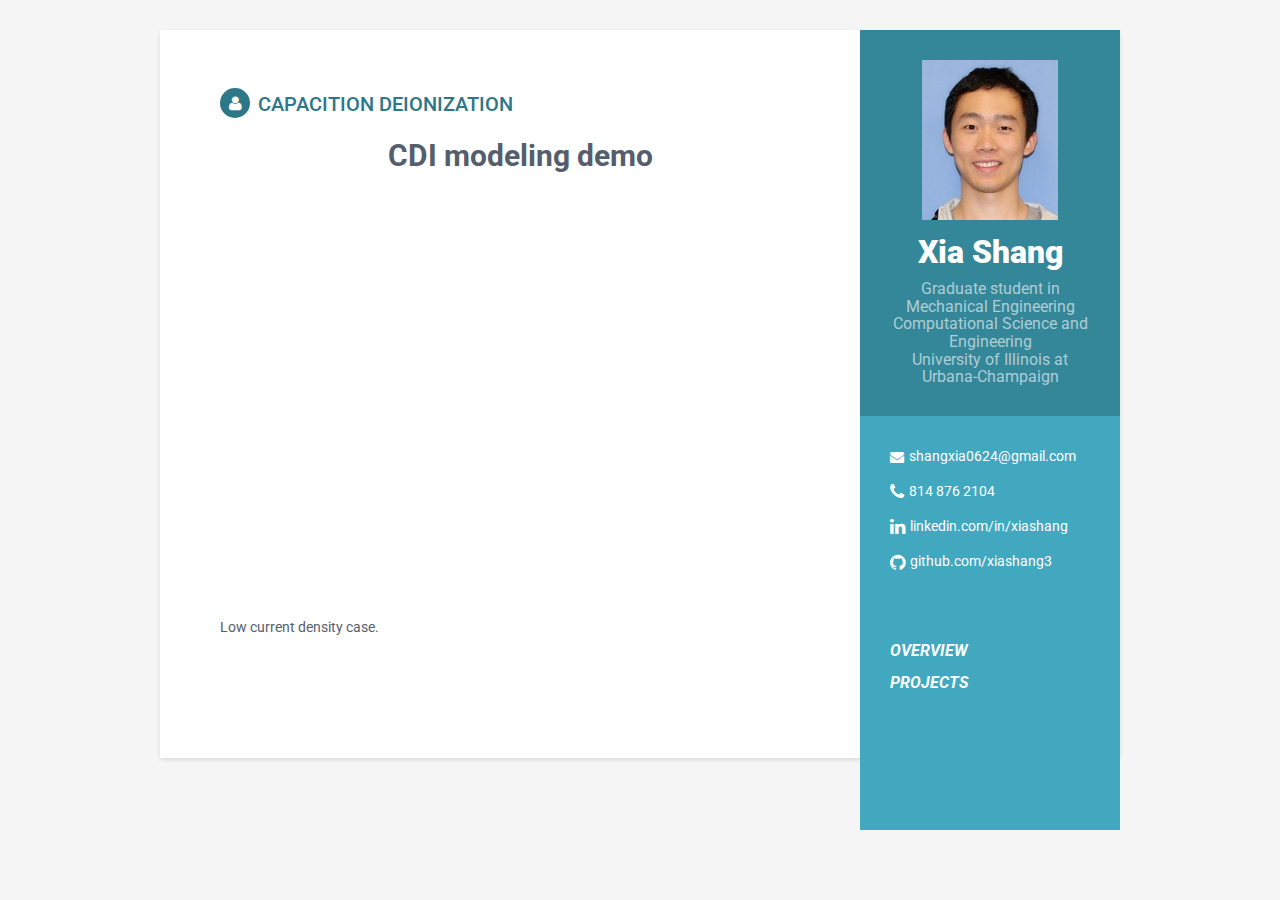
==== page2.html @ 35f07624 "Update page2.html" ====
<!DOCTYPE html>

<!--[if !IE]><!--> <html lang="en"> <!--<![endif]-->
<head>
    <title>CV of Xia Shang</title>
    <!-- Meta -->
    <meta charset="utf-8">
    <meta http-equiv="X-UA-Compatible" content="IE=edge">
	<link href='https://fonts.googleapis.com/css?family=Roboto:400,500,400italic,300italic,300,500italic,700,700italic,900,900italic' rel='stylesheet' type='text/css'>
    <!-- Global CSS -->
    <link rel="stylesheet" href="assets/plugins/bootstrap/css/bootstrap.min.css">
    <!-- Plugins CSS -->
    <link rel="stylesheet" href="assets/plugins/font-awesome/css/font-awesome.css">
    <!-- Theme CSS -->
    <link id="theme-style" rel="stylesheet" href="assets/css/styles.css">

</head>

<body>
    <div class="wrapper">
        <div class="sidebar-wrapper">
            <div class="profile-container">
                <img class="profile" src="assets/images/profile_image.jpg" alt="" />
                <h1 class="name">Xia Shang</h1>
                <h3 class="tagline">Graduate student in Mechanical Engineering</h4>
				<h3 class="tagline">Computational Science and Engineering</h4>
				<h3 class="tagline">University of Illinois at Urbana-Champaign</h4>
            </div><!--//profile-container-->

            <div class="contact-container container-block">
                <ul class="list-unstyled contact-list">
                    <li class="email"><i class="fa fa-envelope"></i><a href="mailto: shangxia0624@email.com">shangxia0624@gmail.com</a></li>
                    <li class="phone"><i class="fa fa-phone"></i><a href="tel:814 876 2104">814 876 2104</a></li>

                    <li class="linkedin"><i class="fa fa-linkedin"></i><a href="#" target="_blank">linkedin.com/in/xiashang</a></li>
                    <li class="github"><i class="fa fa-github"></i><a href="#" target="_blank">github.com/xiashang3</a></li>
                </ul>
            </div><!--//contact-container-->
            <div class="List-container container-block">
                <h3 class="container-block-title"><i href="https://xiashang0624.github.io/CV/">Overview</i></h3>
		<h3 class="container-block-title"><i href="https://xiashang0624.github.io/CV/">Projects</i></h3>
            </div><!--//education-container-->

        </div><!--//sidebar-wrapper-->

        <div class="main-wrapper">

            <section class="section experience-section">
                <h2 class="section-title"><i class="fa fa-user"></i>Capacition deionization</h2>
                <div class="item">
                    <div class="span8" style="text-align:center;">
                        <h4 style="font-size:29.5px">CDI modeling demo</h4>
                        <iframe width="500" height="350" src="https://www.youtube.com/embed/IEclY_QkoPg" frameborder="0" allowfullscreen></iframe>
                        <p style="text-align: left; padding-top: 80px;"><span class="highlight" >Low current density case.</span></p>
                    </div>
                </div><!--//item-->


            </section><!--//section-->


			
        </div><!--//main-body-->
    </div>


    <!-- Javascript -->
    <script type="text/javascript" src="assets/plugins/jquery-1.11.3.min.js"></script>
    <script type="text/javascript" src="assets/plugins/bootstrap/js/bootstrap.min.js"></script>
    <!-- custom js -->
    <script type="text/javascript" src="assets/js/main.js"></script>
</body>
</html>
---- assets/css/styles.css ----
/* 
 * Author: Xia Shang
 * Original template is designed by Xiaoying Riley
 * License: Creative Commons Attribution 3.0 License
*/
/* styles.css */
/* ======= Base ======= */
body {
  font-family: 'Roboto', sans-serif;
  color: #545E6C;
  background: #f5f5f5;
  font-size: 14px;
  padding: 30px;
  -webkit-font-smoothing: antialiased;
  -moz-osx-font-smoothing: grayscale;
}
h1,
h2,
h3,
h4,
h5,
h6 {
  font-weight: 700;
}
a {
  color: #2d7788;
  -webkit-transition: all 0.4s ease-in-out;
  -moz-transition: all 0.4s ease-in-out;
  -ms-transition: all 0.4s ease-in-out;
  -o-transition: all 0.4s ease-in-out;
}
a:hover {
  text-decoration: underline;
  color: #1a454f;
}
a:focus {
  text-decoration: none;
}
p {
  line-height: 1.5;
}
.wrapper {
  background: #42A8C0;
  max-width: 960px;
  margin: 0 auto;
  position: relative;
  -webkit-box-shadow: 0px 2px 4px rgba(0, 0, 0, 0.1);
  -moz-box-shadow: 0px 2px 4px rgba(0, 0, 0, 0.1);
  box-shadow: 0px 2px 4px rgba(0, 0, 0, 0.1);
}
.sidebar-wrapper {
  background: #42A8C0;
  position: absolute;
  right: 0;
  width: 260px;
  height: 100%;
  min-height: 800px;
  color: #fff;
}
.sidebar-wrapper a {
  color: #fff;
}
.sidebar-wrapper .profile-container {
  padding: 30px;
  background: rgba(0, 0, 0, 0.2);
  text-align: center;
  color: #fff;
}
.sidebar-wrapper .name {
  font-size: 32px;
  font-weight: 900;
  margin-top: 0;
  margin-bottom: 10px;
}
.sidebar-wrapper .tagline {
  color: rgba(255, 255, 255, 0.6);
  font-size: 16px;
  font-weight: 400;
  margin-top: 0;
  margin-bottom: 0;
}
.sidebar-wrapper .profile {
  margin-bottom: 15px;
}
.sidebar-wrapper .contact-list .fa {
  margin-right: 5px;
  font-size: 18px;
  vertical-align: middle;
}
.sidebar-wrapper .contact-list li {
  margin-bottom: 15px;
}
.sidebar-wrapper .contact-list li:last-child {
  margin-bottom: 0;
}
.sidebar-wrapper .contact-list .email .fa {
  font-size: 14px;
}
.sidebar-wrapper .container-block {
  padding: 30px;
}
.sidebar-wrapper .container-block-title {
  text-transform: uppercase;
  font-size: 16px;
  font-weight: 700;
  margin-top: 0;
  margin-bottom: 15px;
}
.sidebar-wrapper .degree {
  font-size: 14px;
  margin-top: 0;
  margin-bottom: 5px;
}
.sidebar-wrapper .education-container .item {
  margin-bottom: 15px;
}
.sidebar-wrapper .education-container .item:last-child {
  margin-bottom: 0;
}
.sidebar-wrapper .education-container .meta {
  color: rgba(255, 255, 255, 0.6);
  font-weight: 500;
  margin-bottom: 0px;
  margin-top: 0;
}
.sidebar-wrapper .education-container .time {
  color: rgba(255, 255, 255, 0.6);
  font-weight: 500;
  margin-bottom: 0px;
}
.sidebar-wrapper .languages-container .lang-desc {
  color: rgba(255, 255, 255, 0.6);
}
.sidebar-wrapper .languages-list {
  margin-bottom: 0;
}
.sidebar-wrapper .languages-list li {
  margin-bottom: 10px;
}
.sidebar-wrapper .languages-list li:last-child {
  margin-bottom: 0;
}
.sidebar-wrapper .interests-list {
  margin-bottom: 0;
}
.sidebar-wrapper .interests-list li {
  margin-bottom: 10px;
}
.sidebar-wrapper .interests-list li:last-child {
  margin-bottom: 0;
}
.main-wrapper {
  background: #fff;
  padding: 60px;
  padding-right: 300px;
}
.main-wrapper .section-title {
  text-transform: uppercase;
  font-size: 20px;
  font-weight: 500;
  color: #2d7788;
  position: relative;
  margin-top: 0;
  margin-bottom: 20px;
}
.main-wrapper .section-title .fa {
  width: 30px;
  height: 30px;
  margin-right: 8px;
  display: inline-block;
  color: #fff;
  -webkit-border-radius: 50%;
  -moz-border-radius: 50%;
  -ms-border-radius: 50%;
  -o-border-radius: 50%;
  border-radius: 50%;
  -moz-background-clip: padding;
  -webkit-background-clip: padding-box;
  background-clip: padding-box;
  background: #2d7788;
  text-align: center;
  padding-top: 8px;
  font-size: 16px;
  position: relative;
  top: -2px;
}
.main-wrapper .section {
  margin-bottom: 60px;
}
.main-wrapper .experiences-section .item {
  margin-bottom: 30px;
}
.main-wrapper .upper-row {
  position: relative;
  overflow: hidden;
  margin-bottom: 2px;
}
.main-wrapper .job-title {
  color: #3F4650;
  font-size: 16px;
  margin-top: 0;
  margin-bottom: 0;
  font-weight: 500;
}
.main-wrapper .time {
  position: absolute;
  right: 0;
  top: 0;
  color: #97AAC3;
}
.main-wrapper .GPA {
  position: absolute;
  right: 0;
  top: 0;
  color: #97AAC3;
}
.main-wrapper .company {
  margin-bottom: 10px;
  color: #97AAC3;
}
.main-wrapper .project-title {
  font-size: 16px;
  font-weight: 400;
  margin-top: 0;
  margin-bottom: 5px;
}
.main-wrapper .projects-section .intro {
  margin-bottom: 30px;
}
.main-wrapper .projects-section .item {
  margin-bottom: 15px;
}
.skillset .item {
  margin-bottom: 15px;
  overflow: hidden;
}
.skillset .level-title {
  font-size: 14px;
  margin-top: 0;
  margin-bottom: 12px;
}
.skillset .level-bar {
  height: 12px;
  background: #f5f5f5;
}
.skillset .level-bar-inner {
  height: 12px;
  background: #7bc2d3;
}
.footer {
  padding: 30px;
  padding-top: 60px;
}
.footer .copyright {
  line-height: 1.6;
  color: #545E6C;
  font-size: 13px;
}
.footer .fa-heart {
  color: #fb866a;
}
/* Extra small devices (phones, less than 768px) */
@media (max-width: 767px) {
  .sidebar-wrapper {
    position: static;
    width: inherit;
  }
  .main-wrapper {
    padding: 30px;
  }
  .main-wrapper .time {
    position: static;
    display: block;
    margin-top: 5px;
  }
  .main-wrapper .upper-row {
    margin-bottom: 0;
  }
}
/* Small devices (tablets, 768px and up) */
/* Medium devices (desktops, 992px and up) */
@media (min-width: 992px) {
  .skillset .level-title {
    display: inline-block;
    float: left;
    width: 30%;
    margin-bottom: 0;
  }
  .skillset .level-bar {
    display: inline-block;
    width: 70%;
    float: left;
    position: relative;
    top: 1px;
  }
}
/* Large devices (large desktops, 1200px and up) */
/* Ex-Large devices (large desktops, 1200px and up) */
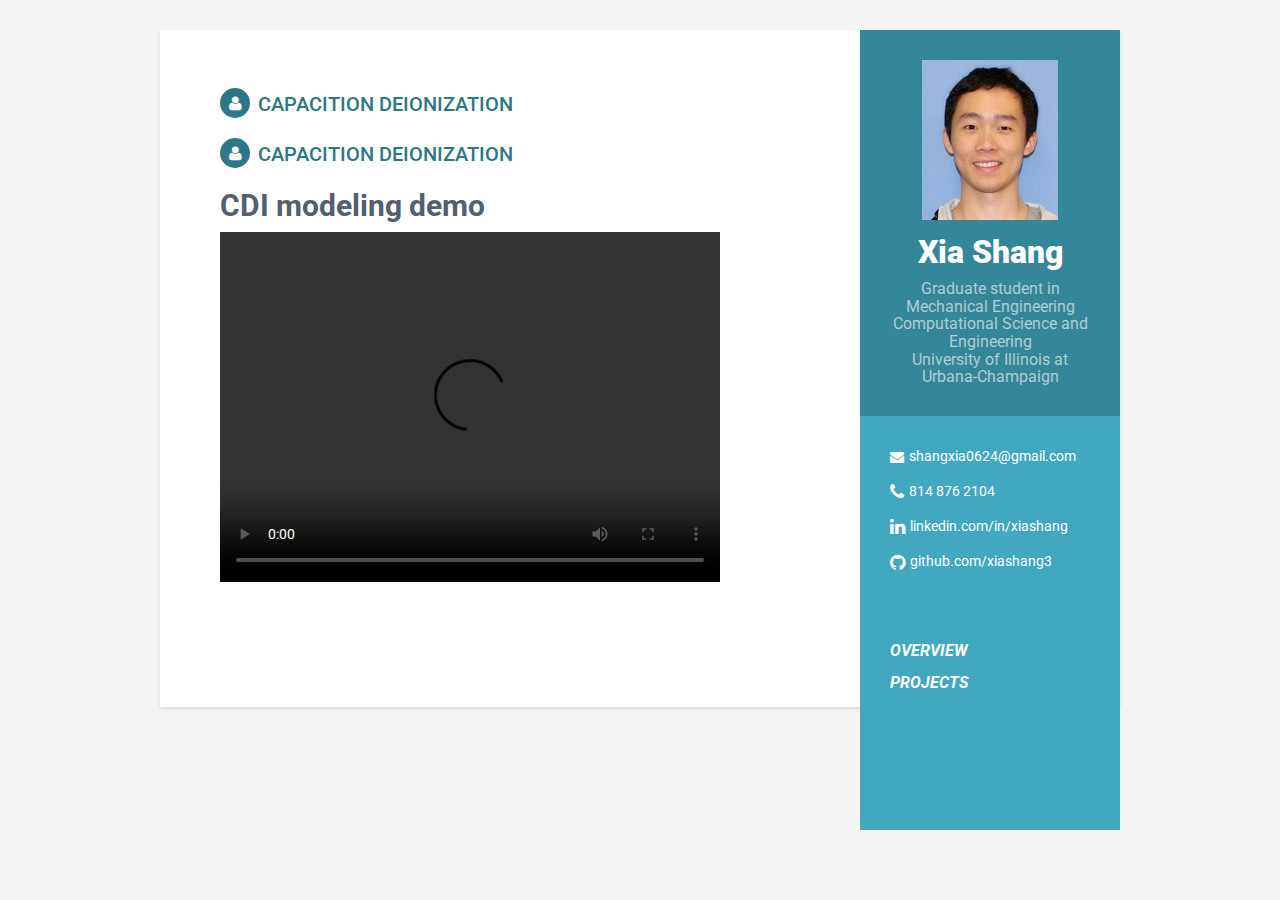
==== commit a6edf938: "Update page2.html" ====
--- a/page2.html
+++ b/page2.html
@@ -48,18 +48,13 @@
             <section class="section experience-section">
                 <h2 class="section-title"><i class="fa fa-user"></i>Capacition deionization</h2>
                 <div class="item">
-                    <div class="span8" style="text-align:center;">
-                        <h4 style="font-size:29.5px">CDI modeling demo</h4>
-                        <iframe width="500" height="350" src="https://www.youtube.com/embed/IEclY_QkoPg" frameborder="0" allowfullscreen></iframe>
-                        <p style="text-align: left; padding-top: 80px;"><span class="highlight" >Low current density case.</span></p>
-                    </div>
-                </div><!--//item-->
-
-
-            </section><!--//section-->
-
-
-			
+                <h2 class="section-title"><i class="fa fa-user"></i>Capacition deionization</h2>	
+			<h4 style="font-size:29.5px">CDI modeling demo</h4>
+	 		<video width="500" height="350" controls>
+  				<source src="assets/Test_1200mV_30mM_18A_6e-1mLmin_2406s_7cycles_9cm_09252017_mac_rate_20.mp4" type="video/mp4">
+			</video> 
+            	</div><!--//item-->	
+	</section><!--//section-->
         </div><!--//main-body-->
     </div>
 
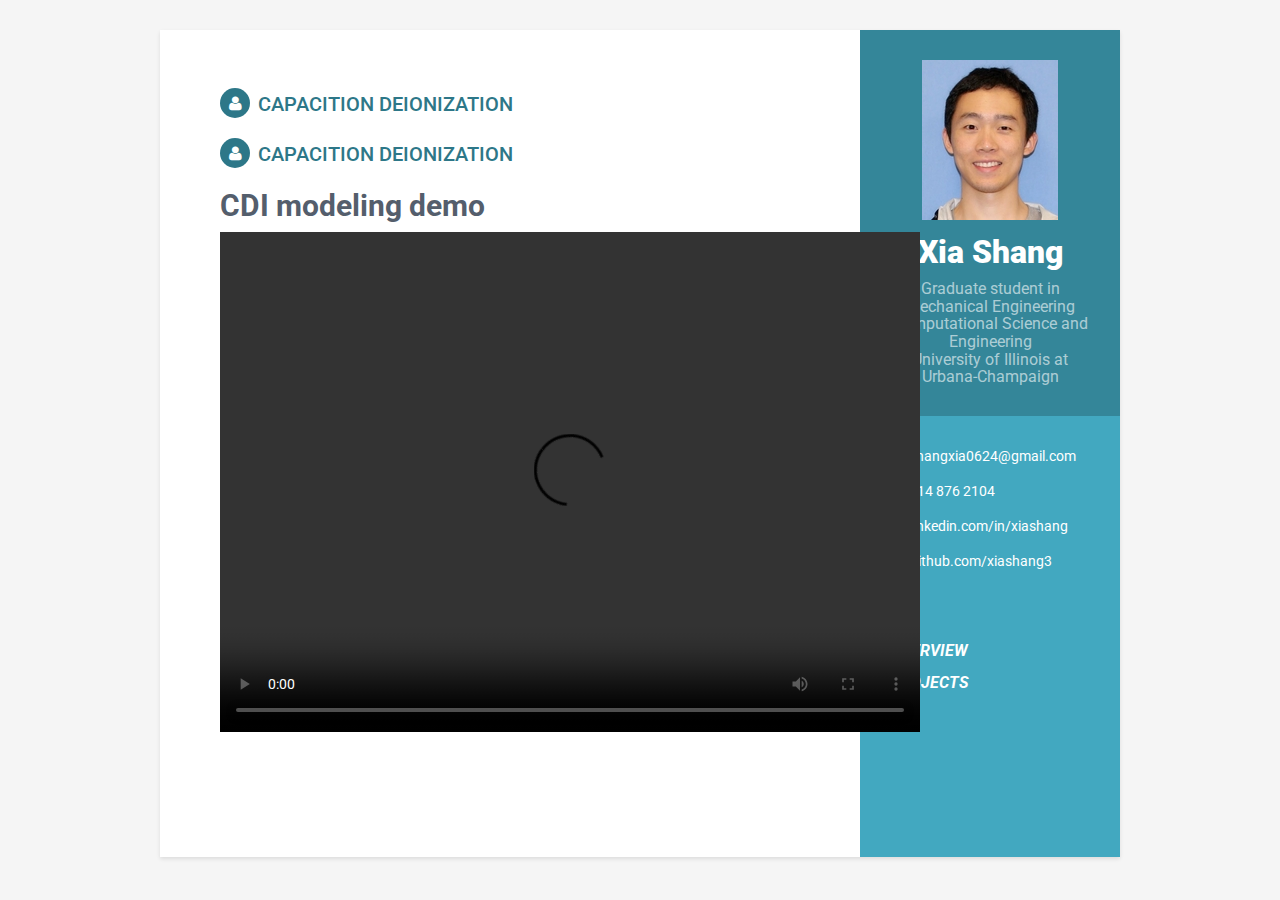
==== commit 8466d054: "Update page2.html" ====
--- a/page2.html
+++ b/page2.html
@@ -50,7 +50,7 @@
                 <div class="item">
                 <h2 class="section-title"><i class="fa fa-user"></i>Capacition deionization</h2>	
 			<h4 style="font-size:29.5px">CDI modeling demo</h4>
-	 		<video width="500" height="350" controls>
+	 		<video width="700" height="500" controls>
   				<source src="assets/Test_1200mV_30mM_18A_6e-1mLmin_2406s_7cycles_9cm_09252017_mac_rate_20.mp4" type="video/mp4">
 			</video> 
             	</div><!--//item-->	
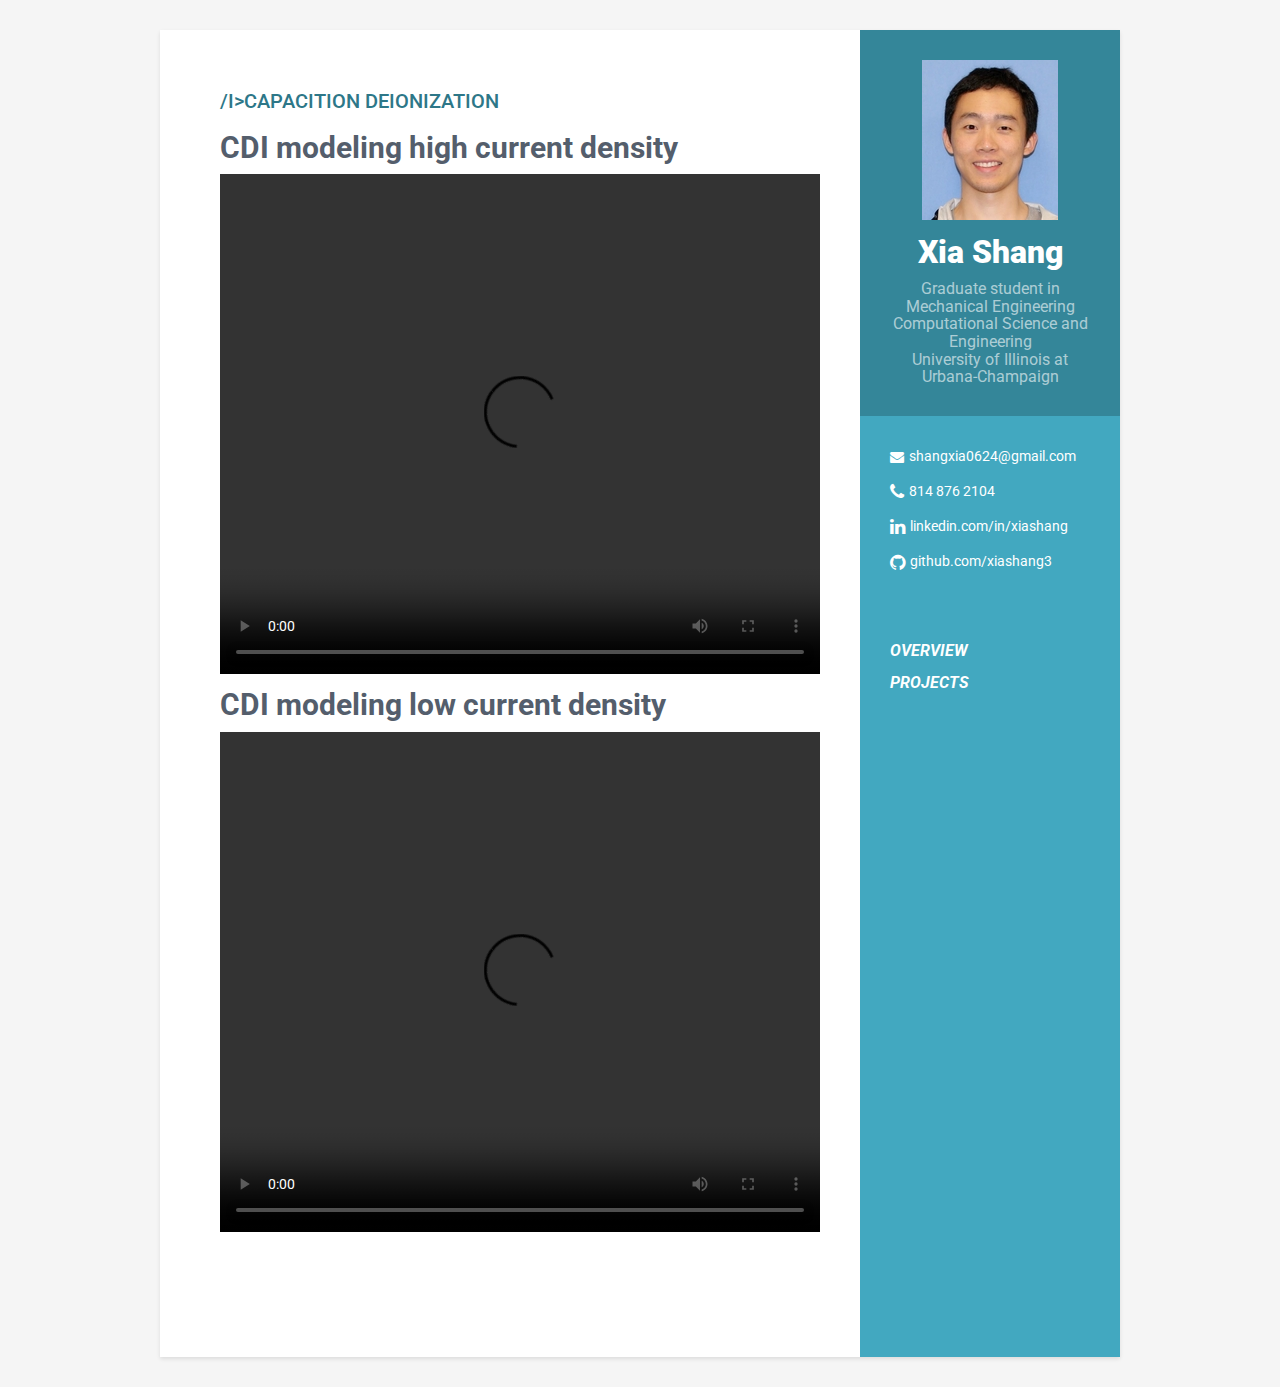
==== commit 707e46ab: "Update page2.html" ====
--- a/page2.html
+++ b/page2.html
@@ -46,14 +46,21 @@
         <div class="main-wrapper">
 
             <section class="section experience-section">
-                <h2 class="section-title"><i class="fa fa-user"></i>Capacition deionization</h2>
-                <div class="item">
-                <h2 class="section-title"><i class="fa fa-user"></i>Capacition deionization</h2>	
-			<h4 style="font-size:29.5px">CDI modeling demo</h4>
-	 		<video width="700" height="500" controls>
+                <h2 class="section-title">/i>Capacition deionization</h2>
+                <div class="item">	
+			<h4 style="font-size:29.5px">CDI modeling high current density</h4>
+	 		<video width="600" height="500" controls>
   				<source src="assets/Test_1200mV_30mM_18A_6e-1mLmin_2406s_7cycles_9cm_09252017_mac_rate_20.mp4" type="video/mp4">
 			</video> 
             	</div><!--//item-->	
+		    
+		<div class="item">	
+			<h4 style="font-size:29.5px">CDI modeling low current density</h4>
+	 		<video width="600" height="500" controls>
+  				<source src="assets/Test_1200mV_30mM_3A_1e-1mLmin_21792s_7cycles_9cm_09252017_mac_rate_40.mp4" type="video/mp4">
+			</video> 
+            	</div><!--//item-->    
+		    
 	</section><!--//section-->
         </div><!--//main-body-->
     </div>
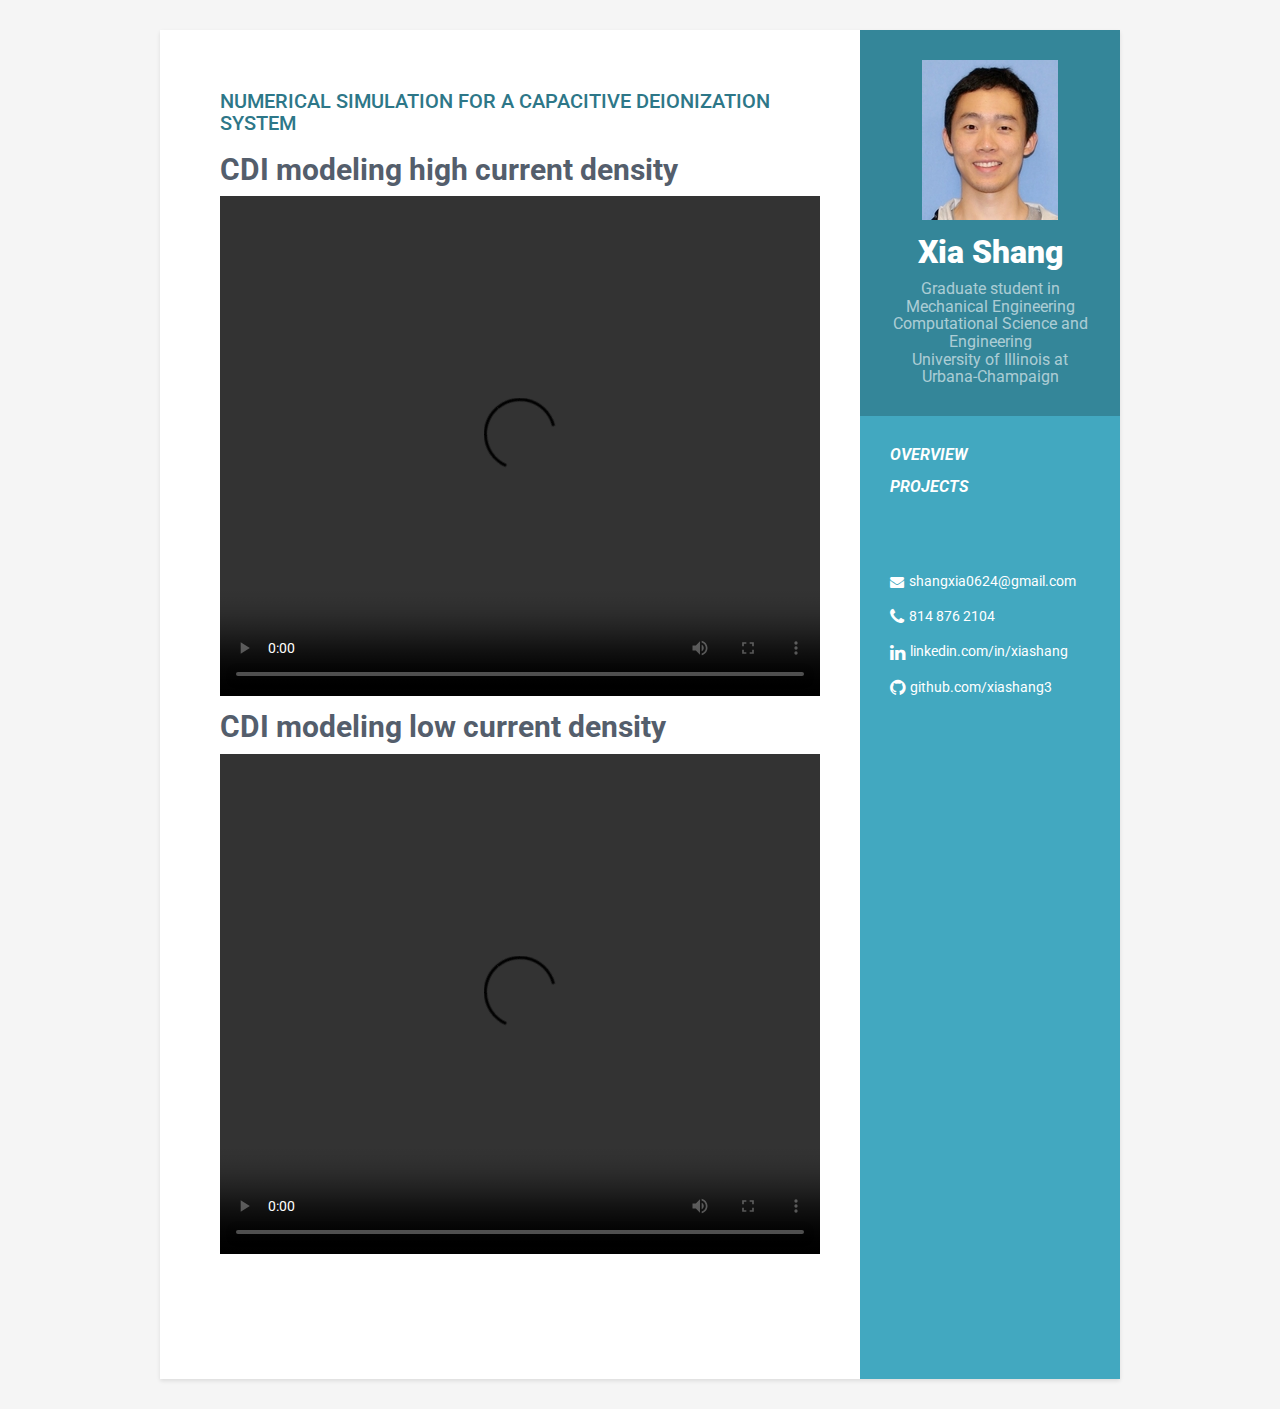
==== commit 31f5daba: "Update page2.html" ====
--- a/page2.html
+++ b/page2.html
@@ -27,7 +27,13 @@
 				<h3 class="tagline">University of Illinois at Urbana-Champaign</h4>
             </div><!--//profile-container-->
 
-            <div class="contact-container container-block">
+
+	    <div class="List-container container-block">
+                <h3 class="container-block-title"><i href="https://xiashang0624.github.io/CV/">Overview</i></h3>
+		<h3 class="container-block-title"><i href="https://xiashang0624.github.io/CV/page2">Projects</i></h3>
+            </div><!--//education-container-->
+            
+	    <div class="contact-container container-block">		    
                 <ul class="list-unstyled contact-list">
                     <li class="email"><i class="fa fa-envelope"></i><a href="mailto: shangxia0624@email.com">shangxia0624@gmail.com</a></li>
                     <li class="phone"><i class="fa fa-phone"></i><a href="tel:814 876 2104">814 876 2104</a></li>
@@ -36,17 +42,14 @@
                     <li class="github"><i class="fa fa-github"></i><a href="#" target="_blank">github.com/xiashang3</a></li>
                 </ul>
             </div><!--//contact-container-->
-            <div class="List-container container-block">
-                <h3 class="container-block-title"><i href="https://xiashang0624.github.io/CV/">Overview</i></h3>
-		<h3 class="container-block-title"><i href="https://xiashang0624.github.io/CV/">Projects</i></h3>
-            </div><!--//education-container-->
+
 
         </div><!--//sidebar-wrapper-->
 
         <div class="main-wrapper">
 
             <section class="section experience-section">
-                <h2 class="section-title">/i>Capacition deionization</h2>
+                <h2 class="section-title">Numerical simulation for a capacitive deionization system</h2>
                 <div class="item">	
 			<h4 style="font-size:29.5px">CDI modeling high current density</h4>
 	 		<video width="600" height="500" controls>
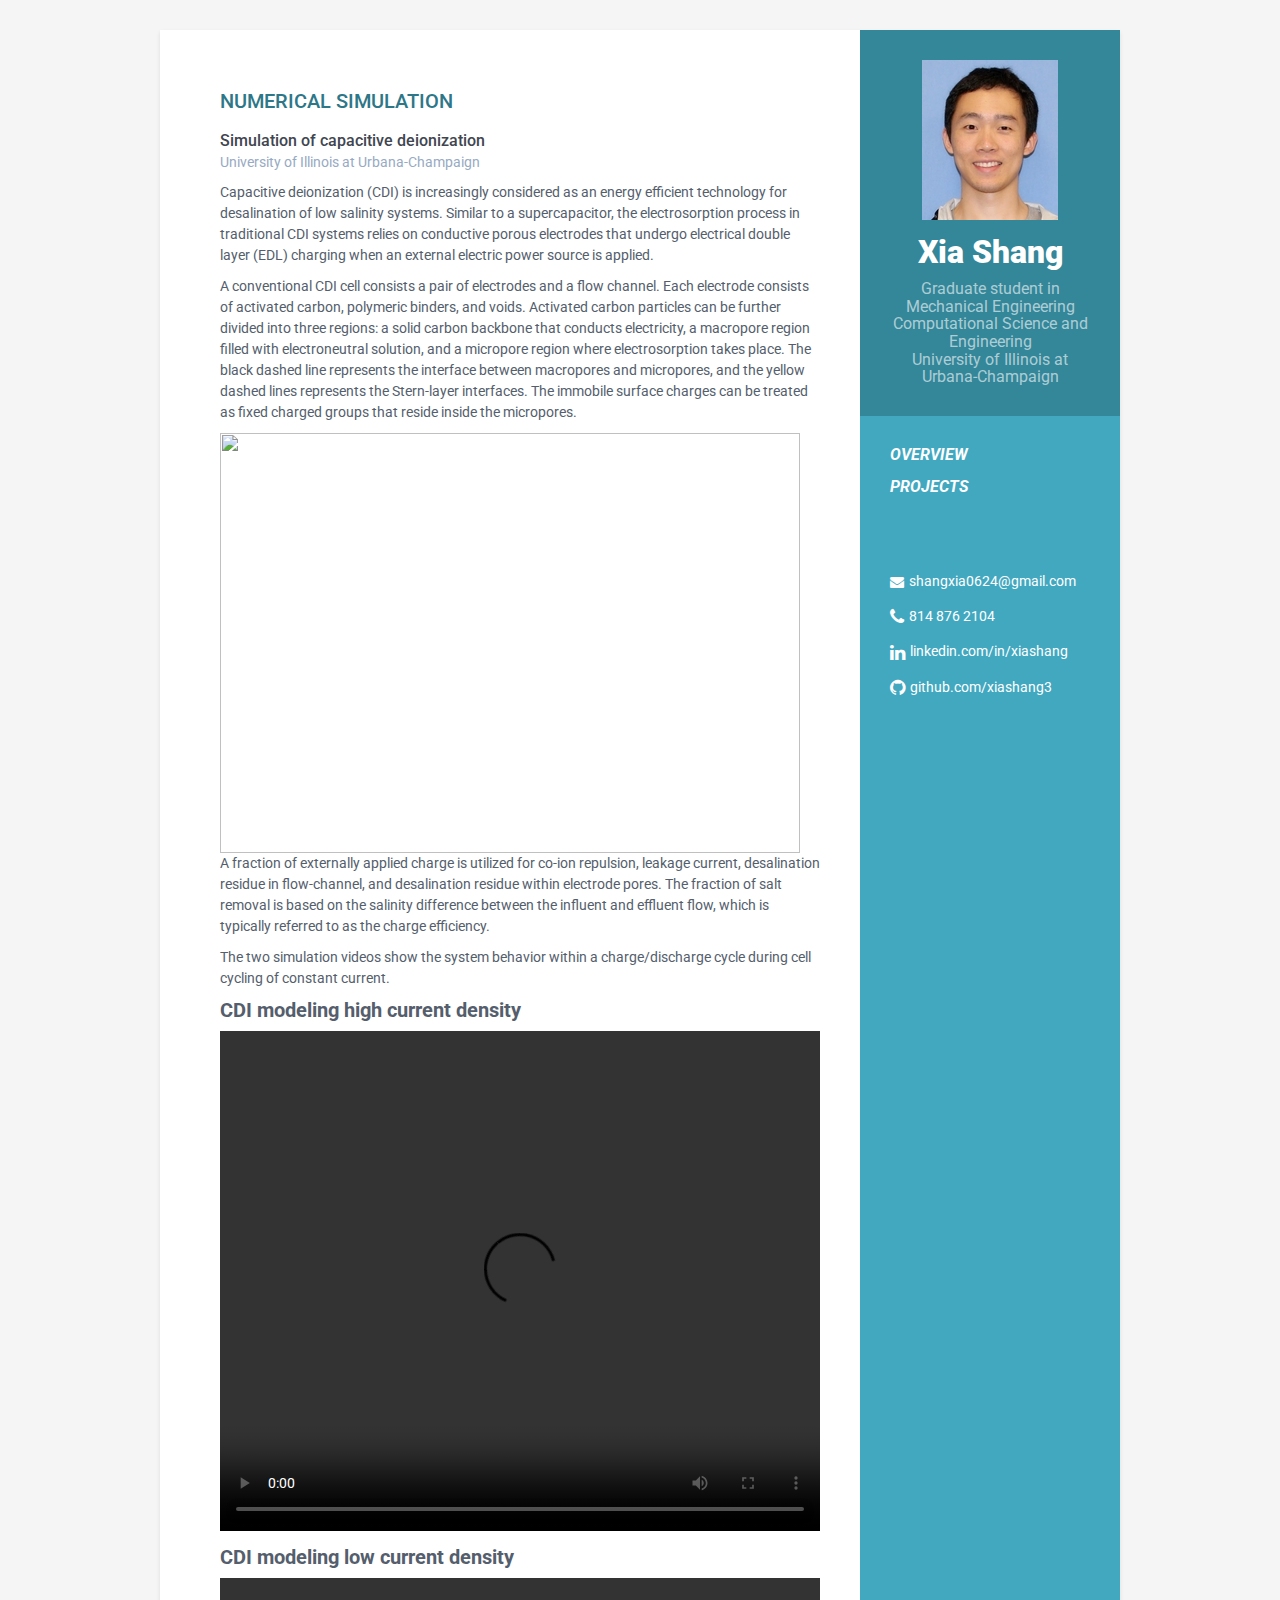
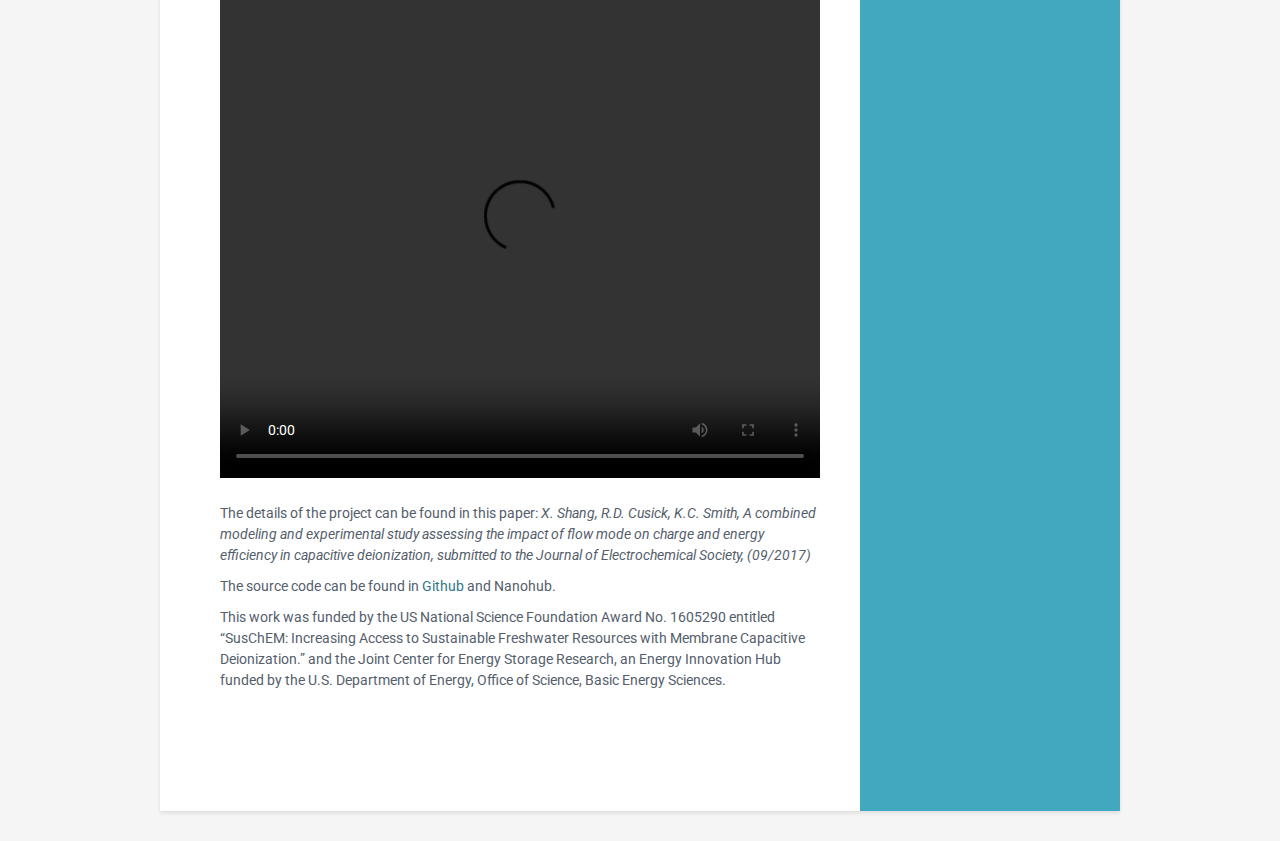
==== commit aff1ea69: "Update page2.html" ====
--- a/page2.html
+++ b/page2.html
@@ -28,10 +28,10 @@
             </div><!--//profile-container-->
 
 
-	    <div class="List-container container-block">
-                <h3 class="container-block-title"><i href="https://xiashang0624.github.io/CV/">Overview</i></h3>
-		<h3 class="container-block-title"><i href="https://xiashang0624.github.io/CV/page2">Projects</i></h3>
-            </div><!--//education-container-->
+            <div class="List-container container-block">
+                <h3 class="container-block-title"><a href="https://xiashang0624.github.io/CV/"><i>Overview</i></a></h3>
+		<h3 class="container-block-title"><a href="https://xiashang0624.github.io/CV/page2"><i>Projects</i></a></h3>
+            </div><!--//list-container-->
             
 	    <div class="contact-container container-block">		    
                 <ul class="list-unstyled contact-list">
@@ -49,21 +49,38 @@
         <div class="main-wrapper">
 
             <section class="section experience-section">
-                <h2 class="section-title">Numerical simulation for a capacitive deionization system</h2>
+                <h2 class="section-title">Numerical Simulation</h2>
                 <div class="item">	
-			<h4 style="font-size:29.5px">CDI modeling high current density</h4>
+                    <div class="meta">
+                        <div class="upper-row">
+                            <h3 class="job-title">Simulation of capacitive deionization</h3>
+                        </div><!--//upper-row-->
+                        <div class="company">University of Illinois at Urbana-Champaign 
+                    </div><!--//meta-->
+                    <div class="details">
+                        <p>Capacitive deionization (CDI) is increasingly considered as an energy efficient technology for desalination of low salinity systems. Similar to a supercapacitor, the electrosorption process in traditional CDI systems relies on conductive porous electrodes that undergo electrical double layer (EDL) charging when an external electric power source is applied. </p>
+                        <p>A conventional CDI cell consists a pair of electrodes and a flow channel. Each electrode consists of activated carbon, polymeric binders, and voids.  Activated carbon particles can be further divided into three regions: a solid carbon backbone that conducts electricity, a macropore region filled with electroneutral solution, and a micropore region where electrosorption takes place.  The black dashed line represents the interface between macropores and micropores, and the yellow dashed lines represents the Stern-layer interfaces.  The immobile surface charges can be treated as fixed charged groups that reside inside the micropores.</p>
+ 						<img class="profile" src="assets/images/CDI_schematic.png" width="580" height="420" alt="" />
+						<p>A fraction of externally applied charge is utilized for co-ion repulsion, leakage current, desalination residue in flow-channel, and desalination residue within electrode pores.  The fraction of salt removal is based on the salinity difference between the influent and effluent flow, which is typically referred to as the charge efficiency. </p>
+                        <p>The two simulation videos show the system behavior within a charge/discharge cycle during cell cycling of constant current.</p>
+                    </div><!--//details-->
+
+			<h4 style="font-size:20px">CDI modeling high current density</h2>
 	 		<video width="600" height="500" controls>
   				<source src="assets/Test_1200mV_30mM_18A_6e-1mLmin_2406s_7cycles_9cm_09252017_mac_rate_20.mp4" type="video/mp4">
 			</video> 
             	</div><!--//item-->	
 		    
 		<div class="item">	
-			<h4 style="font-size:29.5px">CDI modeling low current density</h4>
+			<h4 style="font-size:20px">CDI modeling low current density</h4>
 	 		<video width="600" height="500" controls>
   				<source src="assets/Test_1200mV_30mM_3A_1e-1mLmin_21792s_7cycles_9cm_09252017_mac_rate_40.mp4" type="video/mp4">
 			</video> 
             	</div><!--//item-->    
-		    
+			<br/>
+		    <p>The details of the project can be found in this paper: <i>X. Shang, R.D. Cusick, K.C. Smith, A combined modeling and experimental study assessing the impact of flow mode on charge and energy efficiency in capacitive deionization, submitted to the Journal of Electrochemical Society, (09/2017) </i></p>
+			<p>The source code can be found in <a href="https://github.com/xiashang0624/electrochemical_simulation">Github</a> and Nanohub. </p>
+			<p>This work was funded by the US National Science Foundation Award No. 1605290 entitled “SusChEM: Increasing Access to Sustainable Freshwater Resources with Membrane Capacitive Deionization.” and the Joint Center for Energy Storage Research, an Energy Innovation Hub funded by the U.S. Department of Energy, Office of Science, Basic Energy Sciences. </p>
 	</section><!--//section-->
         </div><!--//main-body-->
     </div>
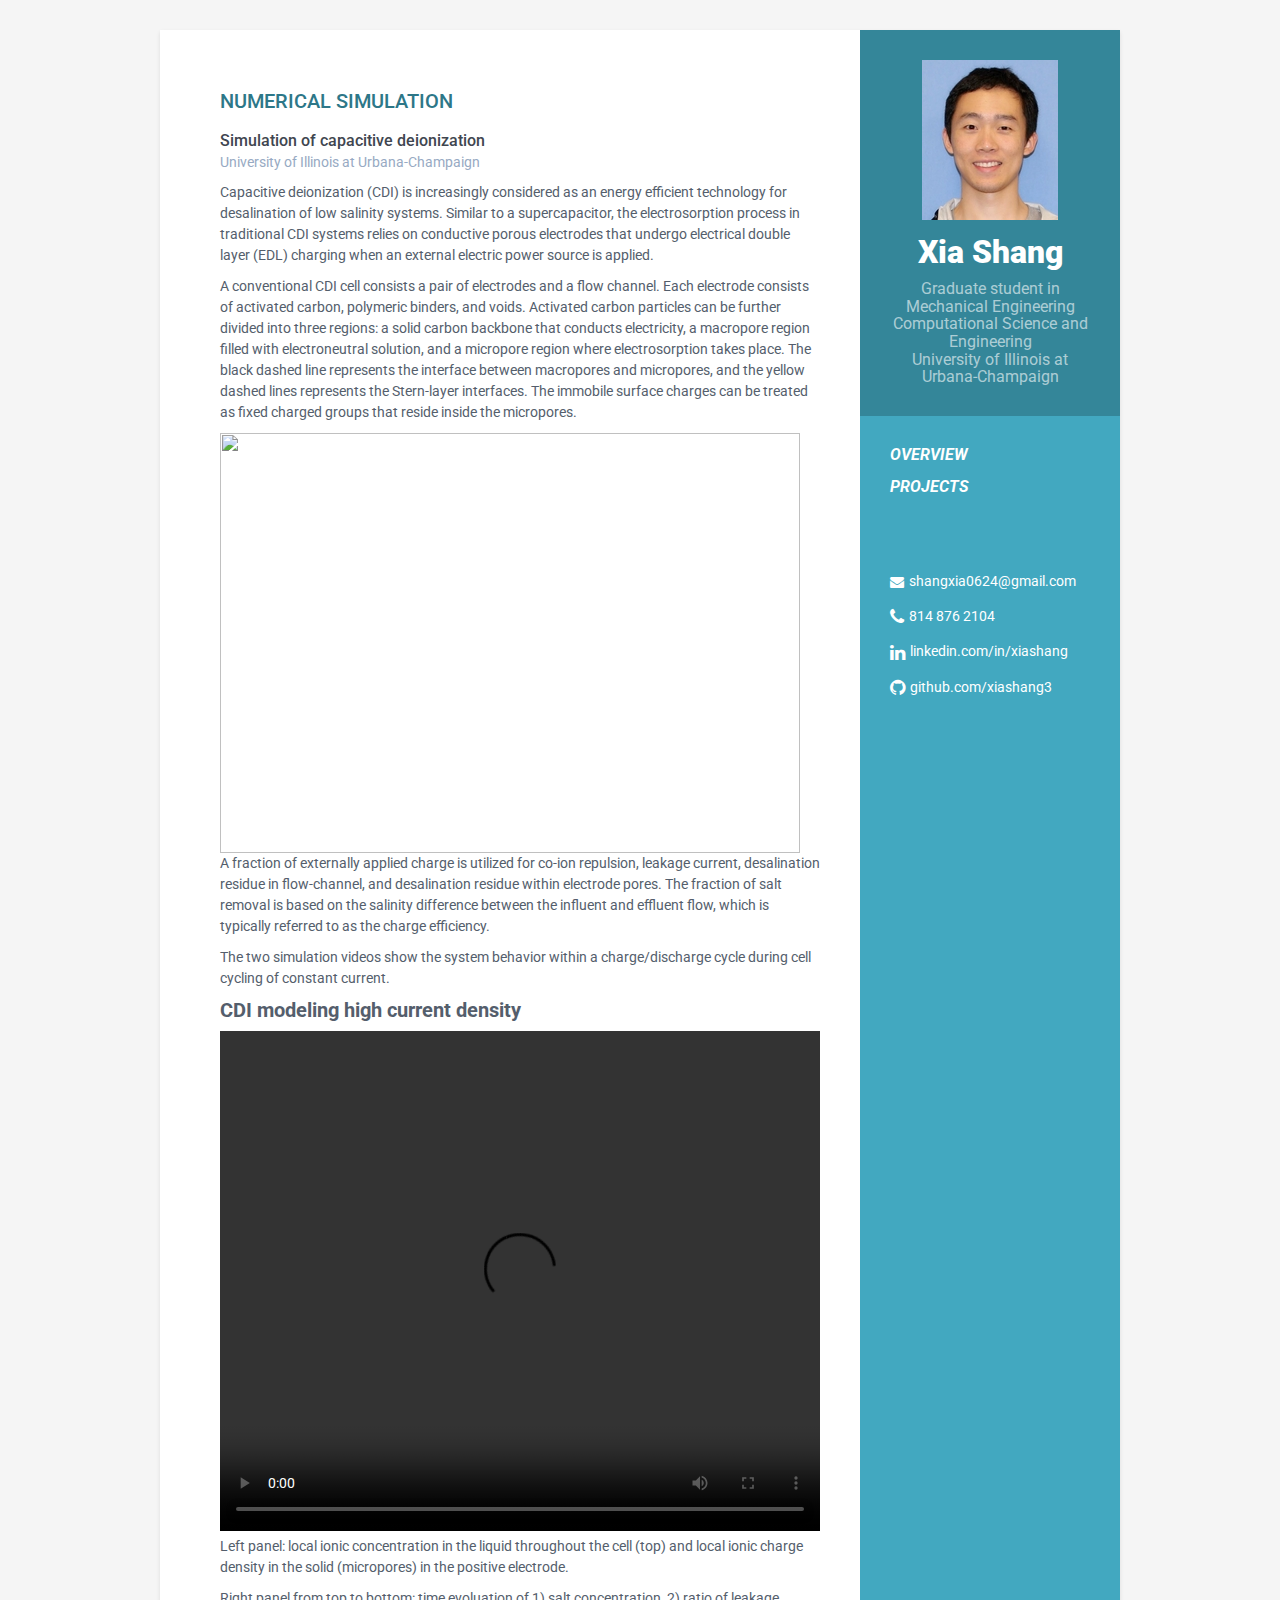
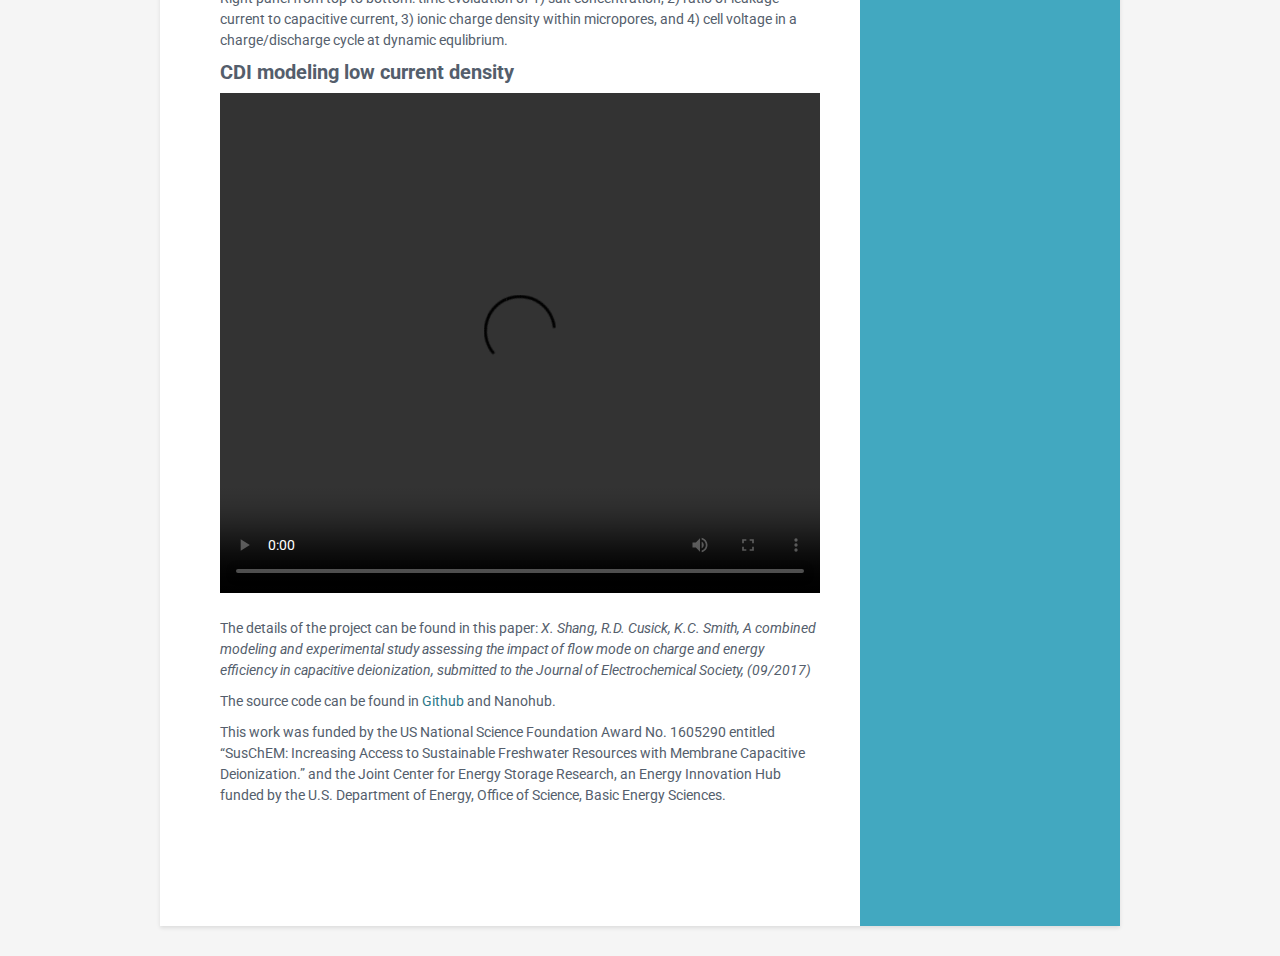
==== commit 41177daf: "Update page2.html" ====
--- a/page2.html
+++ b/page2.html
@@ -70,7 +70,8 @@
   				<source src="assets/Test_1200mV_30mM_18A_6e-1mLmin_2406s_7cycles_9cm_09252017_mac_rate_20.mp4" type="video/mp4">
 			</video> 
             	</div><!--//item-->	
-		    
+		<p> Left panel: local ionic concentration in the liquid throughout the cell (top) and local ionic charge density in the solid (micropores) in the positive electrode. </p>
+		<p> Right panel from top to bottom: time evoluation of 1) salt concentration, 2) ratio of leakage current to capacitive current, 3) ionic charge density within micropores, and 4) cell voltage in a charge/discharge cycle at dynamic equlibrium. </p>	
 		<div class="item">	
 			<h4 style="font-size:20px">CDI modeling low current density</h4>
 	 		<video width="600" height="500" controls>
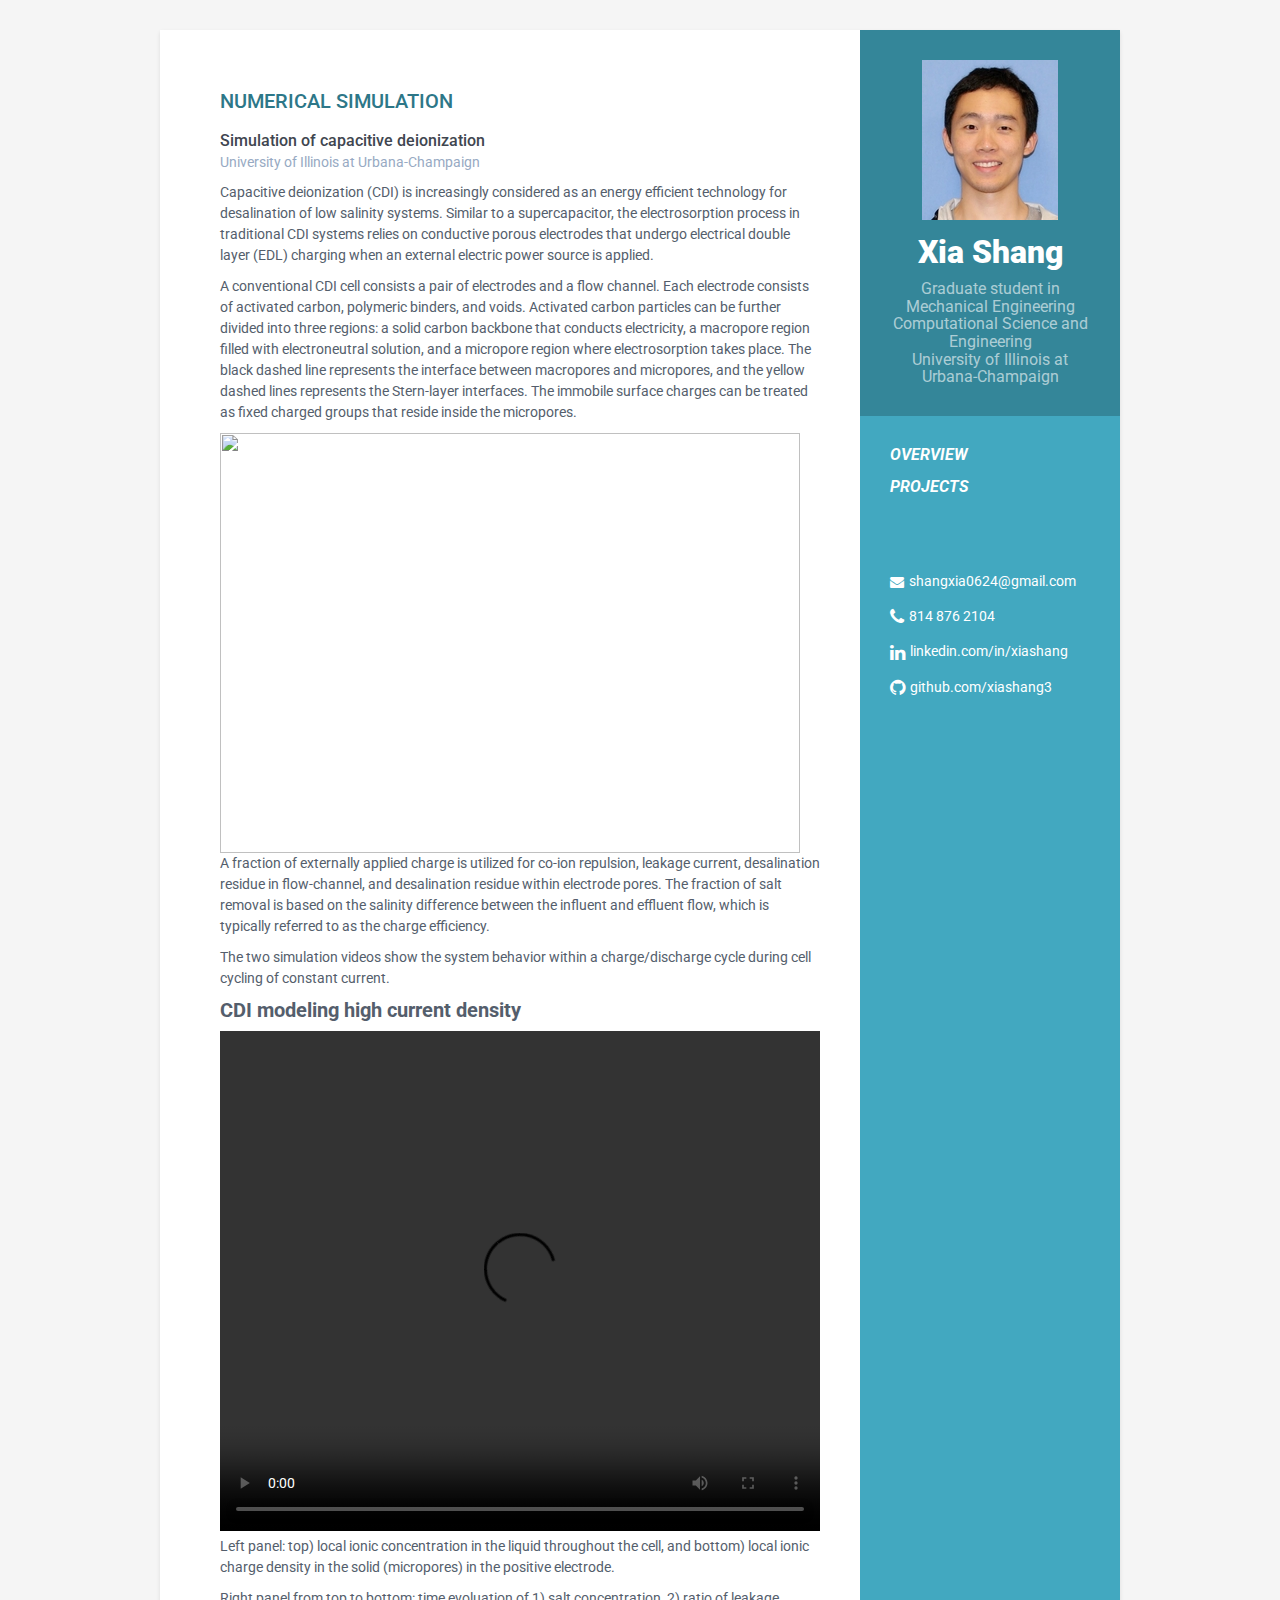
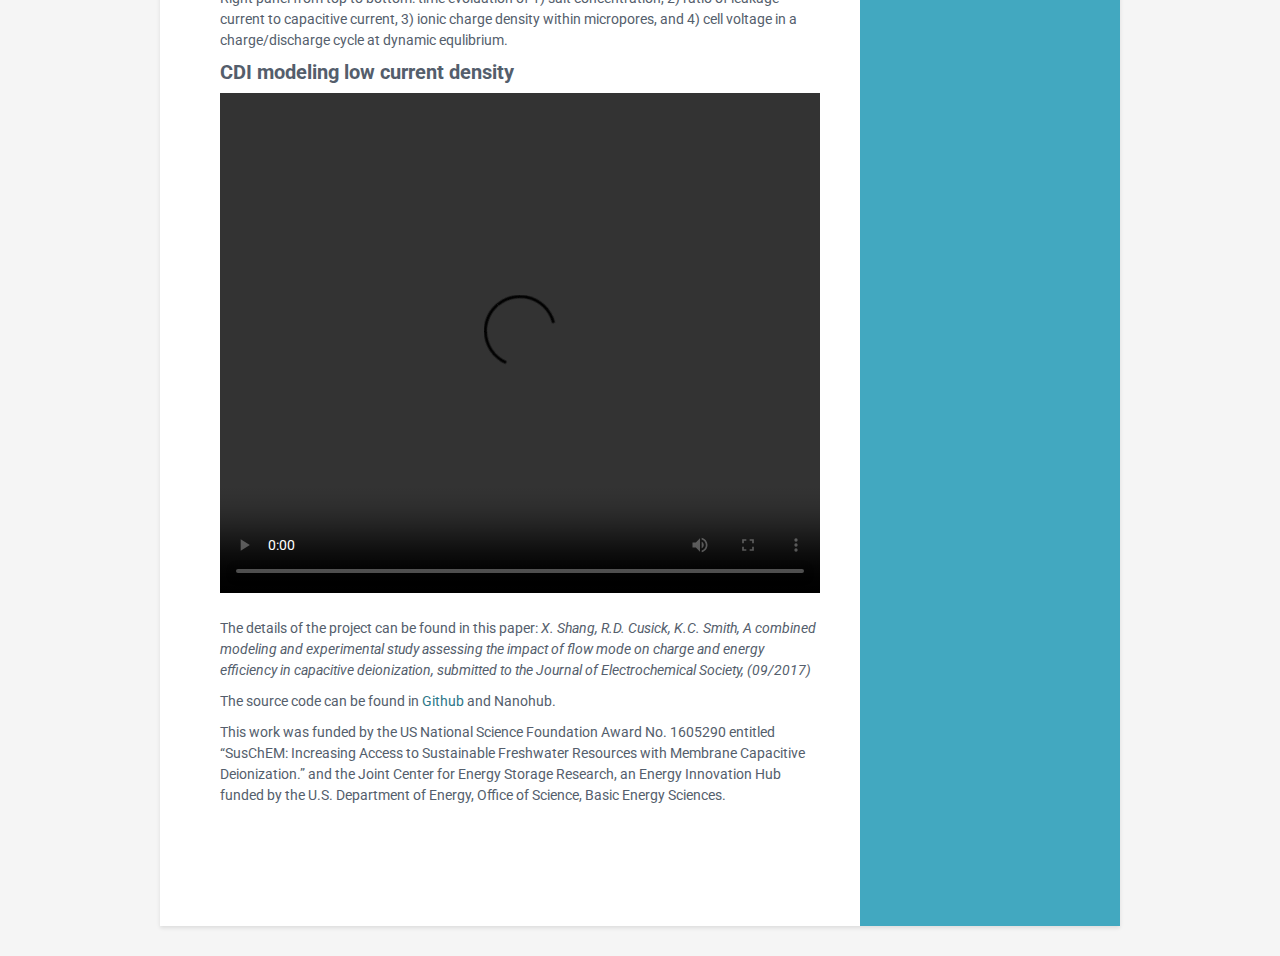
==== commit f3834a08: "Update page2.html" ====
--- a/page2.html
+++ b/page2.html
@@ -70,7 +70,7 @@
   				<source src="assets/Test_1200mV_30mM_18A_6e-1mLmin_2406s_7cycles_9cm_09252017_mac_rate_20.mp4" type="video/mp4">
 			</video> 
             	</div><!--//item-->	
-		<p> Left panel: local ionic concentration in the liquid throughout the cell (top) and local ionic charge density in the solid (micropores) in the positive electrode. </p>
+		<p> Left panel: top) local ionic concentration in the liquid throughout the cell, and bottom) local ionic charge density in the solid (micropores) in the positive electrode. </p>
 		<p> Right panel from top to bottom: time evoluation of 1) salt concentration, 2) ratio of leakage current to capacitive current, 3) ionic charge density within micropores, and 4) cell voltage in a charge/discharge cycle at dynamic equlibrium. </p>	
 		<div class="item">	
 			<h4 style="font-size:20px">CDI modeling low current density</h4>
